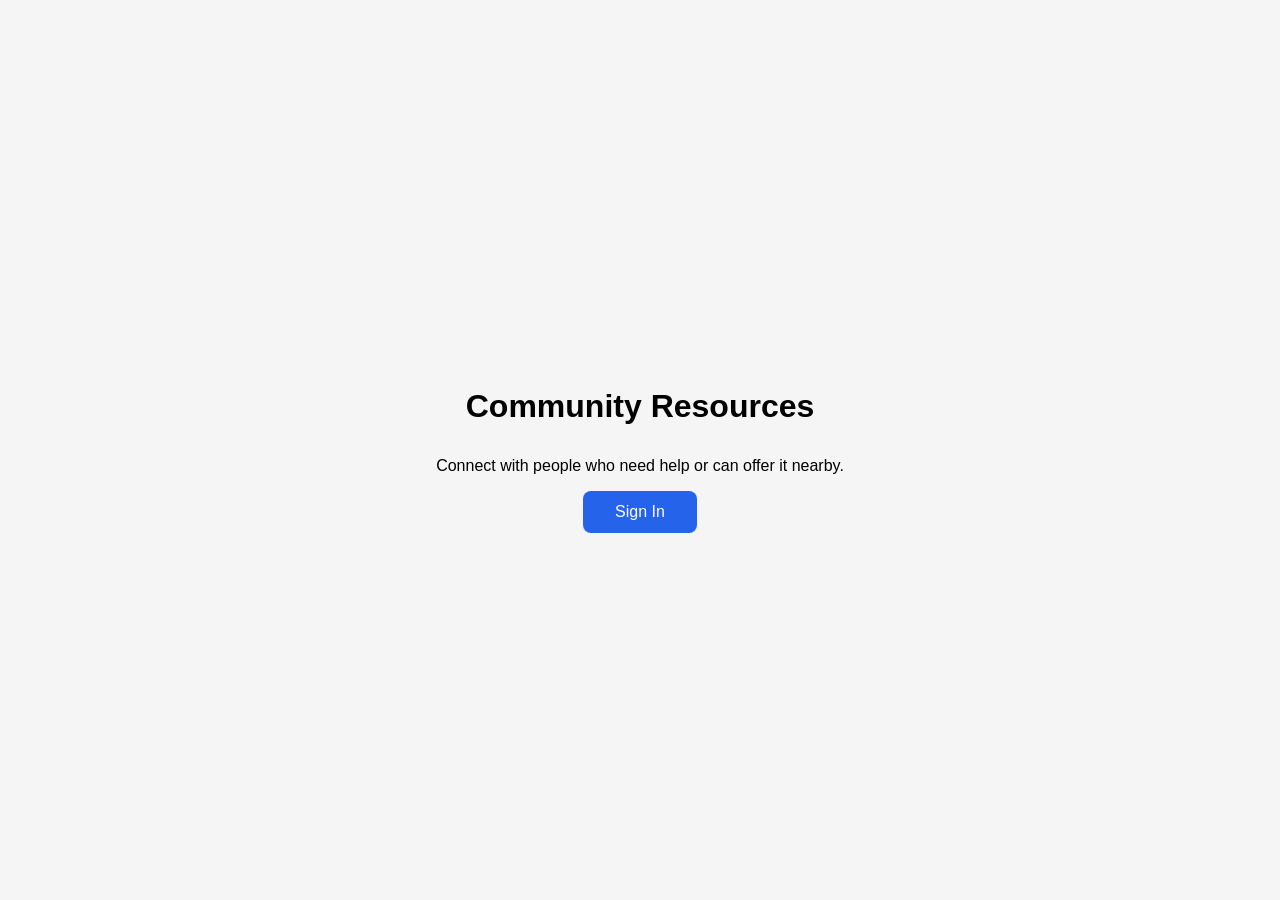
==== static/index.html @ 059e3c9f "Add static html files" ====
<!DOCTYPE html>
<html lang="en">
<head>
  <meta charset="UTF-8" />
  <meta name="viewport" content="width=device-width, initial-scale=1.0"/>
  <title>Community Resources</title>
  <style>
    body { font-family: sans-serif; display: flex; flex-direction: column; align-items: center; justify-content: center; height: 100vh; margin: 0; background: #f5f5f5; }
    h1 { margin-bottom: 1rem; }
    a.btn { padding: 0.75rem 2rem; background: #2563eb; color: white; text-decoration: none; border-radius: 8px; font-size: 1rem; }
  </style>
</head>
<body>
  <h1>Community Resources</h1>
  <p>Connect with people who need help or can offer it nearby.</p>
  <a class="btn" href="/login">Sign In</a>
</body>
</html>
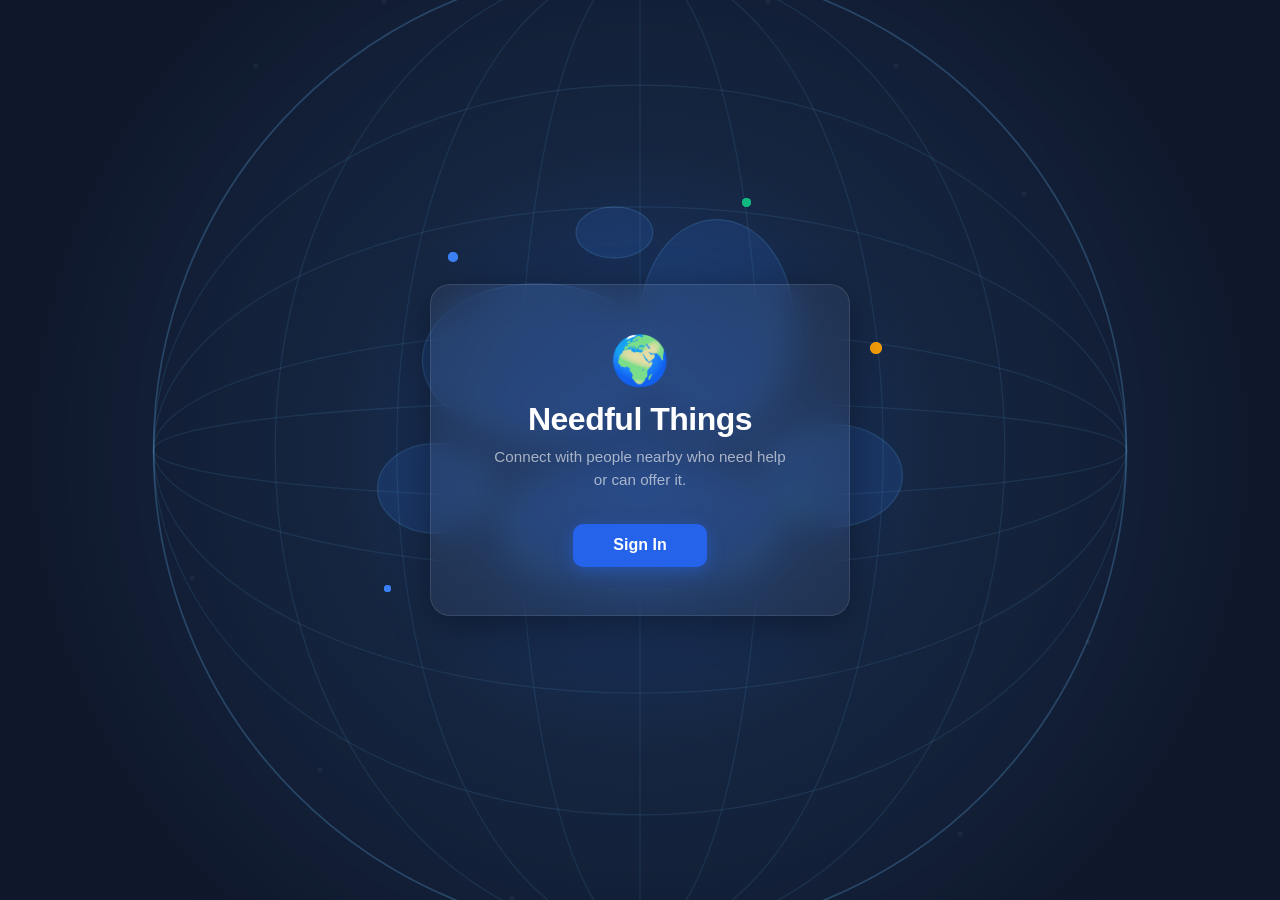
==== commit ad4f5c31: "Changed html design and made other final touches" ====
--- a/static/index.html
+++ b/static/index.html
@@ -3,16 +3,173 @@
 <head>
   <meta charset="UTF-8" />
   <meta name="viewport" content="width=device-width, initial-scale=1.0"/>
-  <title>Community Resources</title>
+  <title>Needful Things</title>
   <style>
-    body { font-family: sans-serif; display: flex; flex-direction: column; align-items: center; justify-content: center; height: 100vh; margin: 0; background: #f5f5f5; }
-    h1 { margin-bottom: 1rem; }
-    a.btn { padding: 0.75rem 2rem; background: #2563eb; color: white; text-decoration: none; border-radius: 8px; font-size: 1rem; }
+    * { box-sizing: border-box; margin: 0; padding: 0; }
+
+    body {
+      font-family: 'Segoe UI', sans-serif;
+      height: 100vh;
+      display: flex;
+      align-items: center;
+      justify-content: center;
+      overflow: hidden;
+      background: #0f172a;
+      color: white;
+    }
+
+    /* Animated globe background */
+    .globe-bg {
+      position: fixed;
+      inset: 0;
+      z-index: 0;
+      overflow: hidden;
+    }
+    .globe-bg svg {
+      width: 100%;
+      height: 100%;
+    }
+
+    /* Radial glow behind globe */
+    .glow {
+      position: fixed;
+      width: 600px;
+      height: 600px;
+      border-radius: 50%;
+      background: radial-gradient(circle, rgba(37,99,235,0.25) 0%, transparent 70%);
+      top: 50%;
+      left: 50%;
+      transform: translate(-50%, -50%);
+      z-index: 0;
+      animation: pulse 4s ease-in-out infinite;
+    }
+    @keyframes pulse {
+      0%, 100% { transform: translate(-50%, -50%) scale(1); opacity: 0.7; }
+      50% { transform: translate(-50%, -50%) scale(1.08); opacity: 1; }
+    }
+
+    /* Floating pin dots */
+    .pin {
+      position: fixed;
+      border-radius: 50%;
+      z-index: 1;
+      animation: float 6s ease-in-out infinite;
+    }
+    .pin::after {
+      content: '';
+      display: block;
+      width: 100%;
+      height: 100%;
+      border-radius: 50%;
+      background: inherit;
+      animation: ripple 3s ease-out infinite;
+    }
+    @keyframes float {
+      0%, 100% { transform: translateY(0); }
+      50% { transform: translateY(-10px); }
+    }
+    @keyframes ripple {
+      0% { transform: scale(1); opacity: 0.6; }
+      100% { transform: scale(3); opacity: 0; }
+    }
+
+    /* Card */
+    .card {
+      position: relative;
+      z-index: 10;
+      text-align: center;
+      background: rgba(255,255,255,0.05);
+      border: 1px solid rgba(255,255,255,0.1);
+      backdrop-filter: blur(16px);
+      border-radius: 20px;
+      padding: 3rem 3.5rem;
+      max-width: 420px;
+      width: 90%;
+      box-shadow: 0 8px 40px rgba(0,0,0,0.4);
+    }
+    .card .icon { font-size: 3rem; margin-bottom: 0.75rem; }
+    .card h1 { font-size: 2rem; font-weight: 700; letter-spacing: -0.5px; margin-bottom: 0.5rem; }
+    .card p { color: rgba(255,255,255,0.6); font-size: 0.95rem; margin-bottom: 2rem; line-height: 1.5; }
+    .btn {
+      display: inline-block;
+      padding: 0.8rem 2.5rem;
+      background: #2563eb;
+      color: white;
+      text-decoration: none;
+      border-radius: 10px;
+      font-size: 1rem;
+      font-weight: 600;
+      transition: background 0.2s, transform 0.15s;
+      box-shadow: 0 4px 16px rgba(37,99,235,0.4);
+    }
+    .btn:hover { background: #1d4ed8; transform: translateY(-1px); }
   </style>
 </head>
 <body>
-  <h1>Community Resources</h1>
-  <p>Connect with people who need help or can offer it nearby.</p>
-  <a class="btn" href="/login">Sign In</a>
+
+  <!-- Globe SVG background -->
+  <div class="globe-bg">
+    <svg viewBox="0 0 1000 1000" preserveAspectRatio="xMidYMid slice" xmlns="http://www.w3.org/2000/svg">
+      <defs>
+        <radialGradient id="bgGrad" cx="50%" cy="50%" r="50%">
+          <stop offset="0%" stop-color="#1e3a5f" stop-opacity="0.6"/>
+          <stop offset="100%" stop-color="#0f172a" stop-opacity="1"/>
+        </radialGradient>
+      </defs>
+      <rect width="1000" height="1000" fill="url(#bgGrad)"/>
+
+      <!-- Latitude lines -->
+      <g stroke="rgba(99,179,237,0.12)" stroke-width="1" fill="none">
+        <ellipse cx="500" cy="500" rx="380" ry="380"/>
+        <ellipse cx="500" cy="500" rx="380" ry="285"/>
+        <ellipse cx="500" cy="500" rx="380" ry="190"/>
+        <ellipse cx="500" cy="500" rx="380" ry="95"/>
+        <ellipse cx="500" cy="500" rx="380" ry="38"/>
+        <!-- Longitude lines -->
+        <ellipse cx="500" cy="500" rx="95" ry="380"/>
+        <ellipse cx="500" cy="500" rx="190" ry="380"/>
+        <ellipse cx="500" cy="500" rx="285" ry="380"/>
+        <line x1="500" y1="120" x2="500" y2="880"/>
+      </g>
+
+      <!-- Outer circle -->
+      <circle cx="500" cy="500" r="380" stroke="rgba(99,179,237,0.18)" stroke-width="1.5" fill="none"/>
+
+      <!-- Continent blobs (simplified) -->
+      <g fill="rgba(59,130,246,0.15)" stroke="rgba(99,179,237,0.2)" stroke-width="1">
+        <ellipse cx="420" cy="430" rx="90" ry="60"/>
+        <ellipse cx="560" cy="400" rx="60" ry="80"/>
+        <ellipse cx="500" cy="560" rx="110" ry="50"/>
+        <ellipse cx="340" cy="530" rx="45" ry="35"/>
+        <ellipse cx="650" cy="520" rx="55" ry="40"/>
+        <ellipse cx="480" cy="330" rx="30" ry="20"/>
+      </g>
+
+      <!-- Subtle dot grid -->
+      <g fill="rgba(148,163,184,0.08)">
+        <circle cx="200" cy="200" r="2"/><circle cx="300" cy="150" r="2"/><circle cx="700" cy="200" r="2"/>
+        <circle cx="800" cy="300" r="2"/><circle cx="150" cy="600" r="2"/><circle cx="850" cy="650" r="2"/>
+        <circle cx="250" cy="750" r="2"/><circle cx="750" cy="800" r="2"/><circle cx="600" cy="150" r="2"/>
+        <circle cx="400" cy="850" r="2"/>
+      </g>
+    </svg>
+  </div>
+
+  <div class="glow"></div>
+
+  <!-- Floating pin dots -->
+  <div class="pin" style="width:10px;height:10px;background:#3b82f6;top:28%;left:35%;animation-delay:0s"></div>
+  <div class="pin" style="width:8px;height:8px;background:#10b981;top:55%;left:62%;animation-delay:1.5s"></div>
+  <div class="pin" style="width:12px;height:12px;background:#f59e0b;top:38%;left:68%;animation-delay:0.8s"></div>
+  <div class="pin" style="width:7px;height:7px;background:#3b82f6;top:65%;left:30%;animation-delay:2.2s"></div>
+  <div class="pin" style="width:9px;height:9px;background:#10b981;top:22%;left:58%;animation-delay:3s"></div>
+
+  <div class="card">
+    <div class="icon">🌍</div>
+    <h1>Needful Things</h1>
+    <p>Connect with people nearby who need help or can offer it.</p>
+    <a class="btn" href="https://dybar52ziekaj.cloudfront.net/login">Sign In</a>
+  </div>
+
 </body>
 </html>
